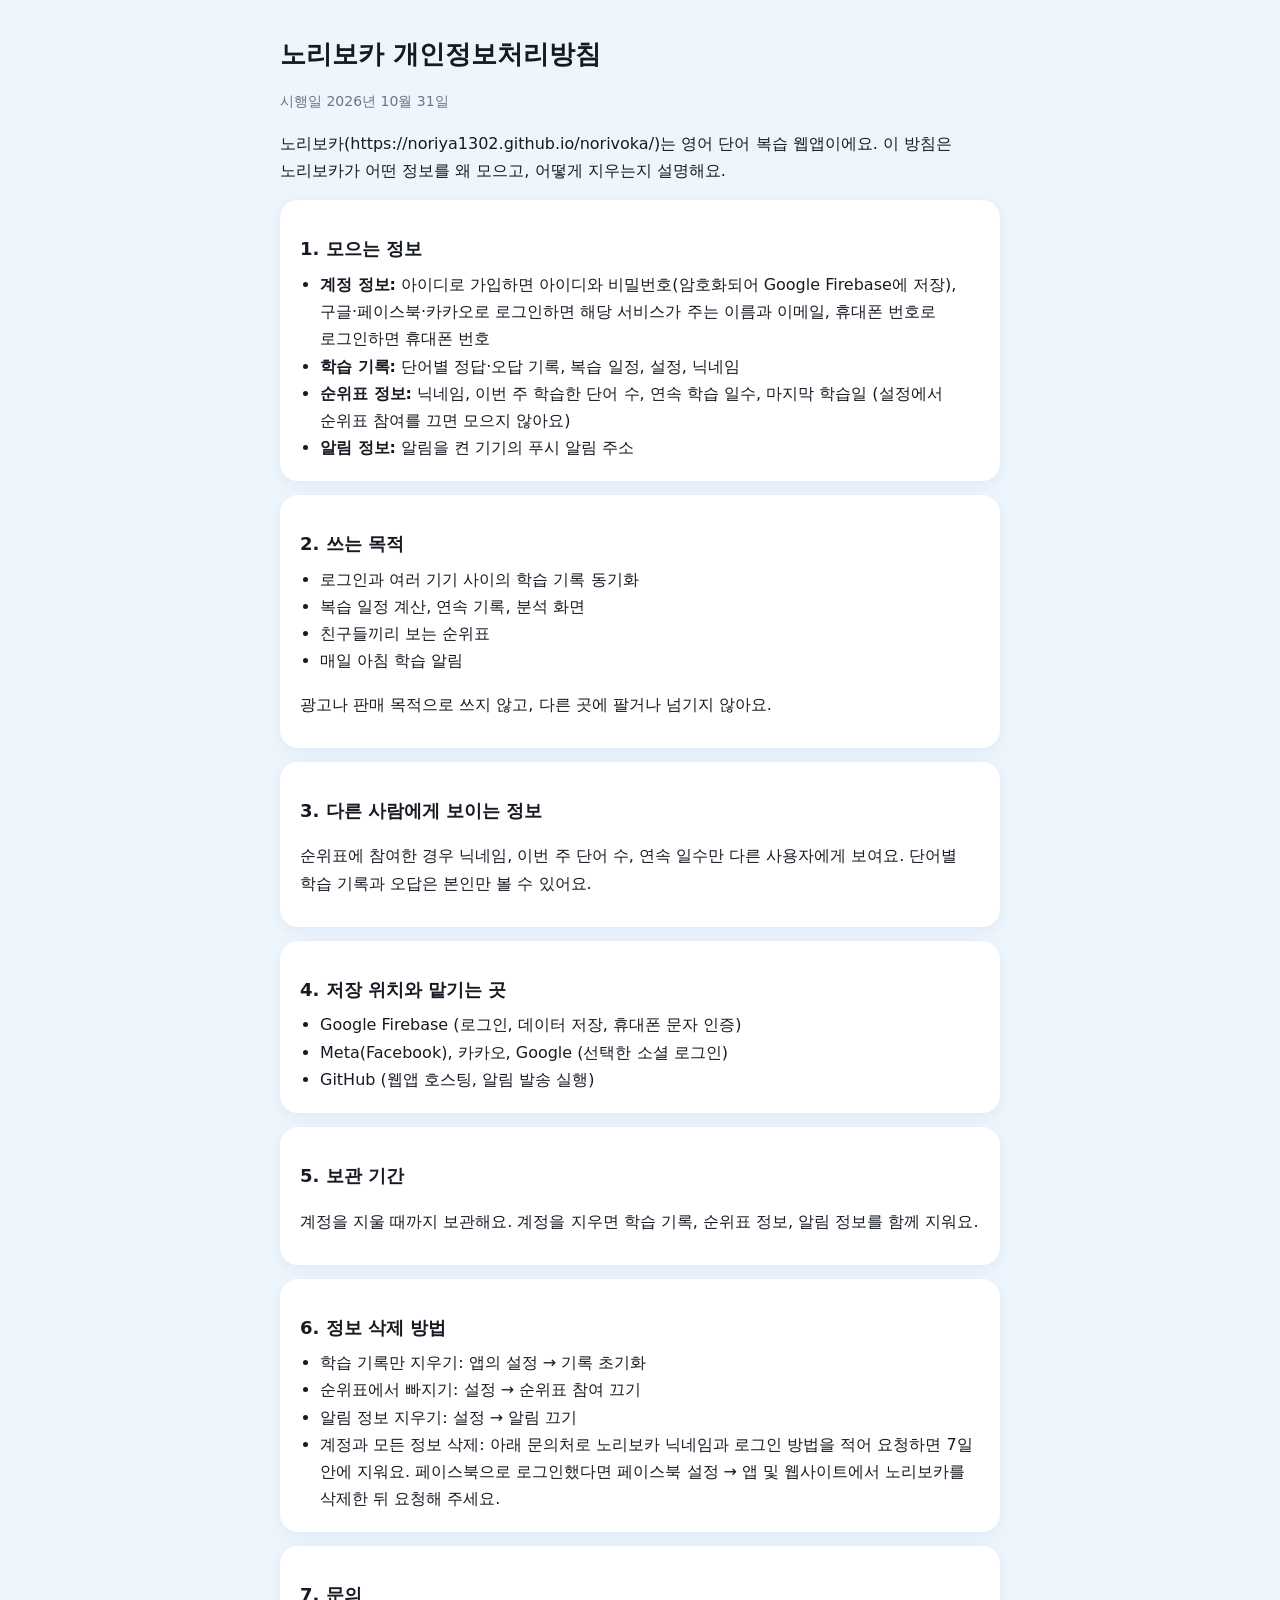
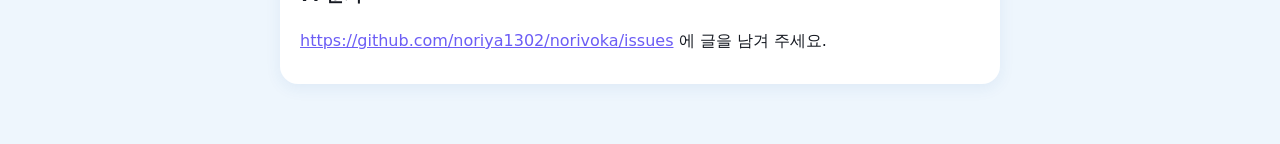
==== privacy.html @ ffaaa05f "Add privacy policy page Co-Authored-By: Claude Opus 5.5 <noreply@anthropic.com> Claude-Session: http" ====
<!doctype html>
<html lang="ko"><head><meta charset="utf-8"><meta name="viewport" content="width=device-width,initial-scale=1">
<title>노리보카 개인정보처리방침</title>
<style>
:root{color-scheme:light}
body{margin:0;background:#eef6fd;color:#161a22;font:16px/1.7 -apple-system,BlinkMacSystemFont,"Apple SD Gothic Neo","Malgun Gothic",system-ui,sans-serif;word-break:keep-all}
main{max-width:720px;margin:0 auto;padding:32px 18px 60px}
h1{font-size:26px;margin:0 0 4px}h2{font-size:18px;margin:30px 0 6px}
.d{color:#6b7484;font-size:14px}section{background:#fff;border-radius:18px;padding:4px 20px 14px;margin-top:14px;box-shadow:0 4px 16px rgba(40,95,160,.08)}
ul{padding-left:20px;margin:6px 0}a{color:#6c5df5}
</style></head><body><main>
<h1>노리보카 개인정보처리방침</h1>
<p class="d">시행일 2026년 10월 31일</p>
<p>노리보카(https://noriya1302.github.io/norivoka/)는 영어 단어 복습 웹앱이에요. 이 방침은 노리보카가 어떤 정보를 왜 모으고, 어떻게 지우는지 설명해요.</p>

<section><h2>1. 모으는 정보</h2><ul>
<li><b>계정 정보:</b> 아이디로 가입하면 아이디와 비밀번호(암호화되어 Google Firebase에 저장), 구글·페이스북·카카오로 로그인하면 해당 서비스가 주는 이름과 이메일, 휴대폰 번호로 로그인하면 휴대폰 번호</li>
<li><b>학습 기록:</b> 단어별 정답·오답 기록, 복습 일정, 설정, 닉네임</li>
<li><b>순위표 정보:</b> 닉네임, 이번 주 학습한 단어 수, 연속 학습 일수, 마지막 학습일 (설정에서 순위표 참여를 끄면 모으지 않아요)</li>
<li><b>알림 정보:</b> 알림을 켠 기기의 푸시 알림 주소</li>
</ul></section>

<section><h2>2. 쓰는 목적</h2><ul>
<li>로그인과 여러 기기 사이의 학습 기록 동기화</li>
<li>복습 일정 계산, 연속 기록, 분석 화면</li>
<li>친구들끼리 보는 순위표</li>
<li>매일 아침 학습 알림</li>
</ul><p>광고나 판매 목적으로 쓰지 않고, 다른 곳에 팔거나 넘기지 않아요.</p></section>

<section><h2>3. 다른 사람에게 보이는 정보</h2><p>순위표에 참여한 경우 닉네임, 이번 주 단어 수, 연속 일수만 다른 사용자에게 보여요. 단어별 학습 기록과 오답은 본인만 볼 수 있어요.</p></section>

<section><h2>4. 저장 위치와 맡기는 곳</h2><ul>
<li>Google Firebase (로그인, 데이터 저장, 휴대폰 문자 인증)</li>
<li>Meta(Facebook), 카카오, Google (선택한 소셜 로그인)</li>
<li>GitHub (웹앱 호스팅, 알림 발송 실행)</li>
</ul></section>

<section><h2>5. 보관 기간</h2><p>계정을 지울 때까지 보관해요. 계정을 지우면 학습 기록, 순위표 정보, 알림 정보를 함께 지워요.</p></section>

<section id="delete"><h2>6. 정보 삭제 방법</h2><ul>
<li>학습 기록만 지우기: 앱의 설정 → 기록 초기화</li>
<li>순위표에서 빠지기: 설정 → 순위표 참여 끄기</li>
<li>알림 정보 지우기: 설정 → 알림 끄기</li>
<li>계정과 모든 정보 삭제: 아래 문의처로 노리보카 닉네임과 로그인 방법을 적어 요청하면 7일 안에 지워요. 페이스북으로 로그인했다면 페이스북 설정 → 앱 및 웹사이트에서 노리보카를 삭제한 뒤 요청해 주세요.</li>
</ul></section>

<section><h2>7. 문의</h2><p><a href="https://github.com/noriya1302/norivoka/issues">https://github.com/noriya1302/norivoka/issues</a> 에 글을 남겨 주세요.</p></section>
</main></body></html>
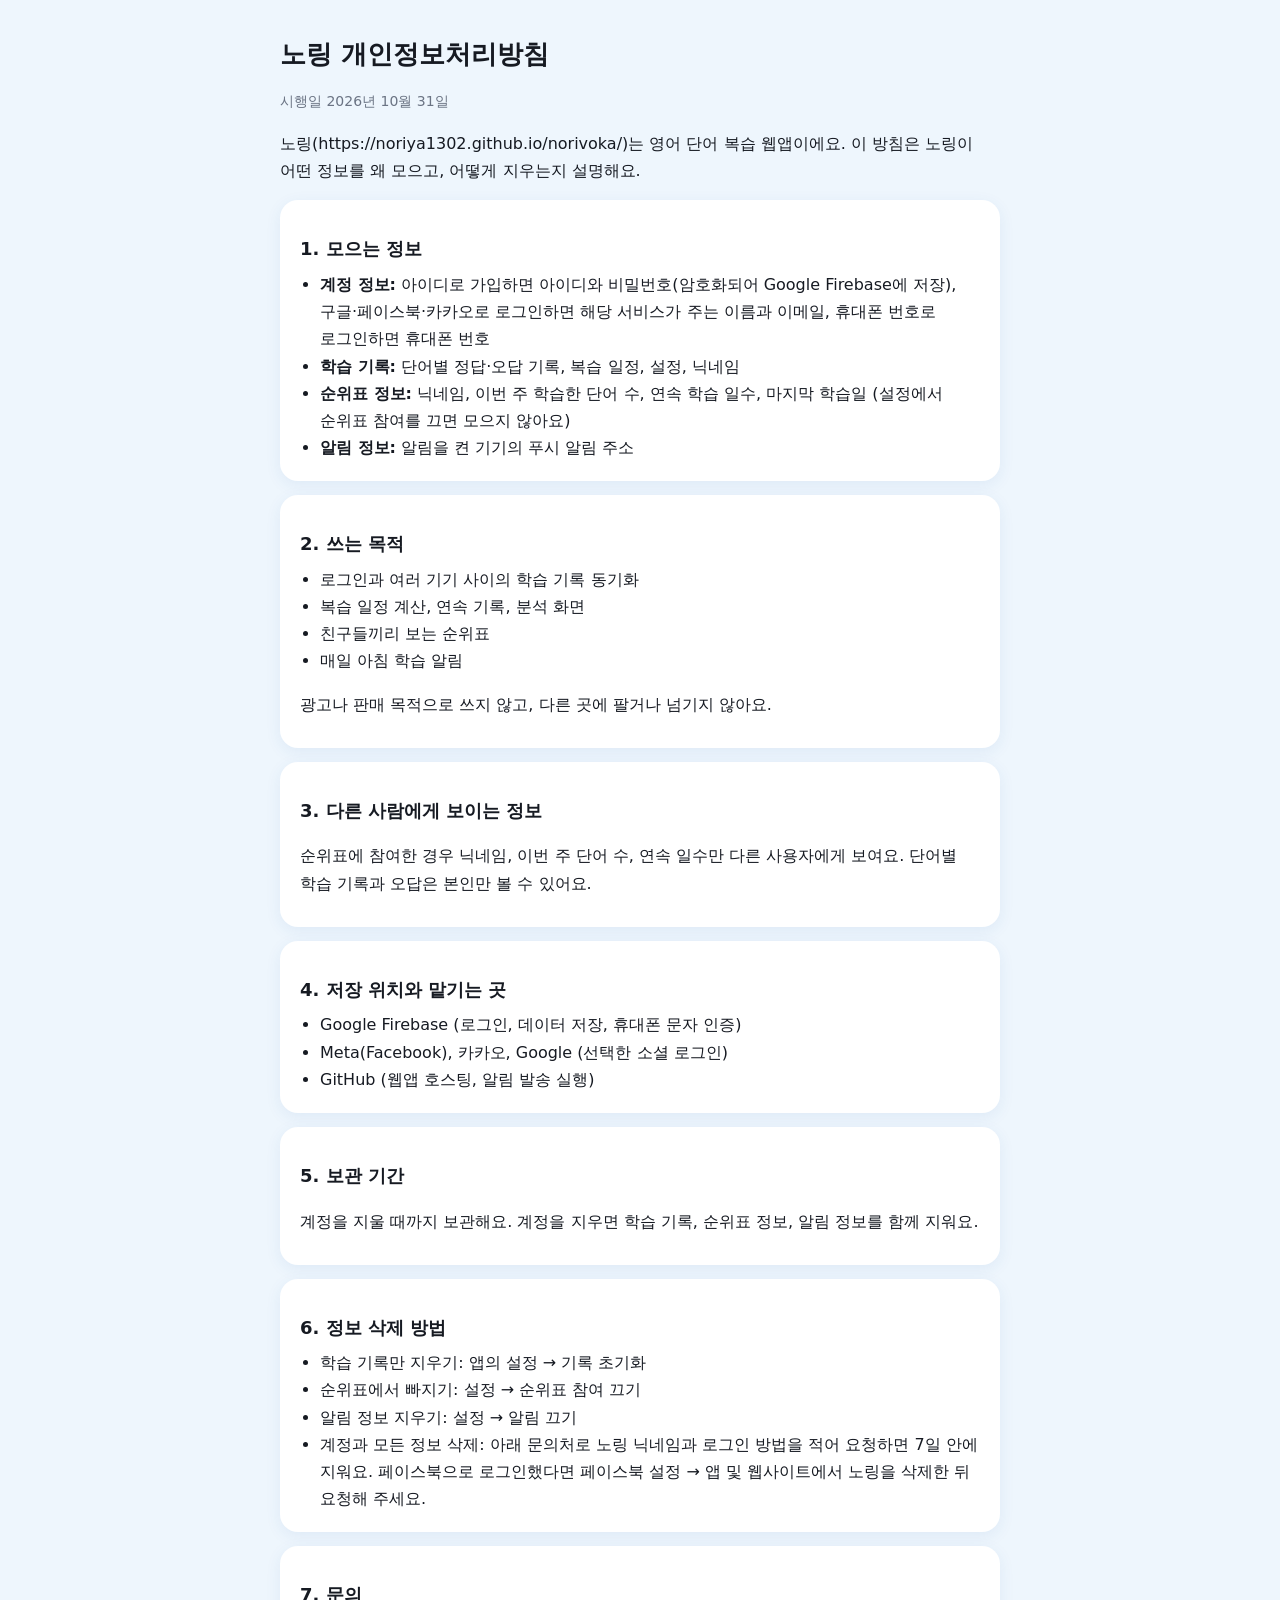
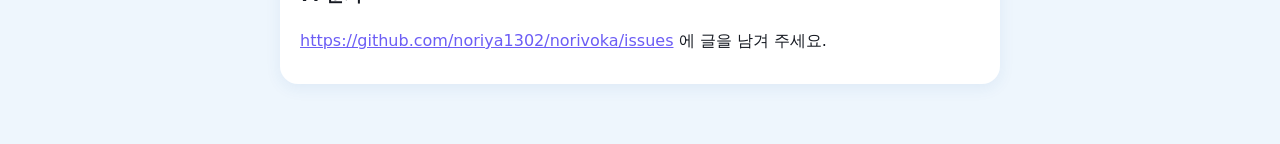
==== commit 6c232b54: "노링으로 이름 변경, 문법 코스 v2: 꿀팁 카드, 노리와 채팅, O/X 카드, 상자 분류, 문장 조립, 16개 레슨, 단계 선택과 순서 정하기, 내 문법 약점, 관리자 문법 통계" ====
--- a/privacy.html
+++ b/privacy.html
@@ -1,6 +1,6 @@
 <!doctype html>
 <html lang="ko"><head><meta charset="utf-8"><meta name="viewport" content="width=device-width,initial-scale=1">
-<title>노리보카 개인정보처리방침</title>
+<title>노링 개인정보처리방침</title>
 <style>
 :root{color-scheme:light}
 body{margin:0;background:#eef6fd;color:#161a22;font:16px/1.7 -apple-system,BlinkMacSystemFont,"Apple SD Gothic Neo","Malgun Gothic",system-ui,sans-serif;word-break:keep-all}
@@ -9,9 +9,9 @@
 .d{color:#6b7484;font-size:14px}section{background:#fff;border-radius:18px;padding:4px 20px 14px;margin-top:14px;box-shadow:0 4px 16px rgba(40,95,160,.08)}
 ul{padding-left:20px;margin:6px 0}a{color:#6c5df5}
 </style></head><body><main>
-<h1>노리보카 개인정보처리방침</h1>
+<h1>노링 개인정보처리방침</h1>
 <p class="d">시행일 2026년 10월 31일</p>
-<p>노리보카(https://noriya1302.github.io/norivoka/)는 영어 단어 복습 웹앱이에요. 이 방침은 노리보카가 어떤 정보를 왜 모으고, 어떻게 지우는지 설명해요.</p>
+<p>노링(https://noriya1302.github.io/norivoka/)는 영어 단어 복습 웹앱이에요. 이 방침은 노링이 어떤 정보를 왜 모으고, 어떻게 지우는지 설명해요.</p>
 
 <section><h2>1. 모으는 정보</h2><ul>
 <li><b>계정 정보:</b> 아이디로 가입하면 아이디와 비밀번호(암호화되어 Google Firebase에 저장), 구글·페이스북·카카오로 로그인하면 해당 서비스가 주는 이름과 이메일, 휴대폰 번호로 로그인하면 휴대폰 번호</li>
@@ -41,7 +41,7 @@
 <li>학습 기록만 지우기: 앱의 설정 → 기록 초기화</li>
 <li>순위표에서 빠지기: 설정 → 순위표 참여 끄기</li>
 <li>알림 정보 지우기: 설정 → 알림 끄기</li>
-<li>계정과 모든 정보 삭제: 아래 문의처로 노리보카 닉네임과 로그인 방법을 적어 요청하면 7일 안에 지워요. 페이스북으로 로그인했다면 페이스북 설정 → 앱 및 웹사이트에서 노리보카를 삭제한 뒤 요청해 주세요.</li>
+<li>계정과 모든 정보 삭제: 아래 문의처로 노링 닉네임과 로그인 방법을 적어 요청하면 7일 안에 지워요. 페이스북으로 로그인했다면 페이스북 설정 → 앱 및 웹사이트에서 노링을 삭제한 뒤 요청해 주세요.</li>
 </ul></section>
 
 <section><h2>7. 문의</h2><p><a href="https://github.com/noriya1302/norivoka/issues">https://github.com/noriya1302/norivoka/issues</a> 에 글을 남겨 주세요.</p></section>
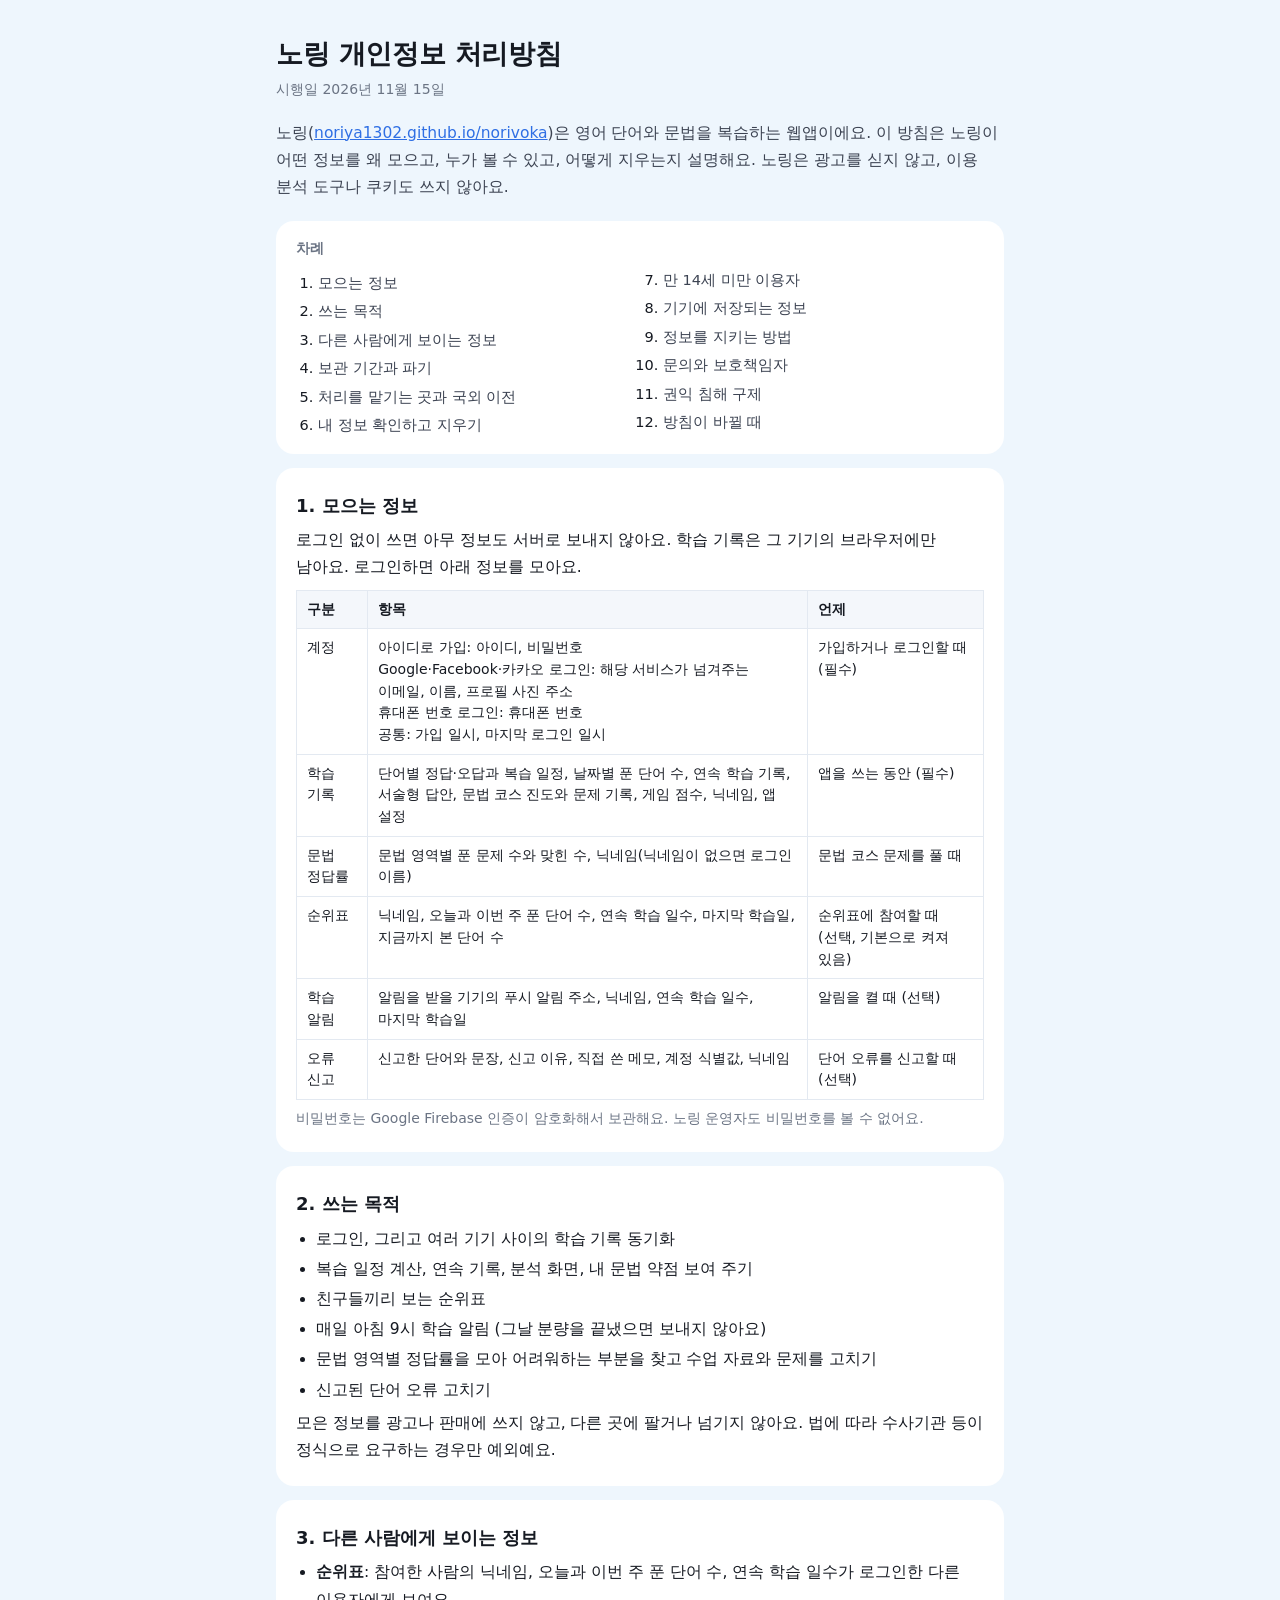
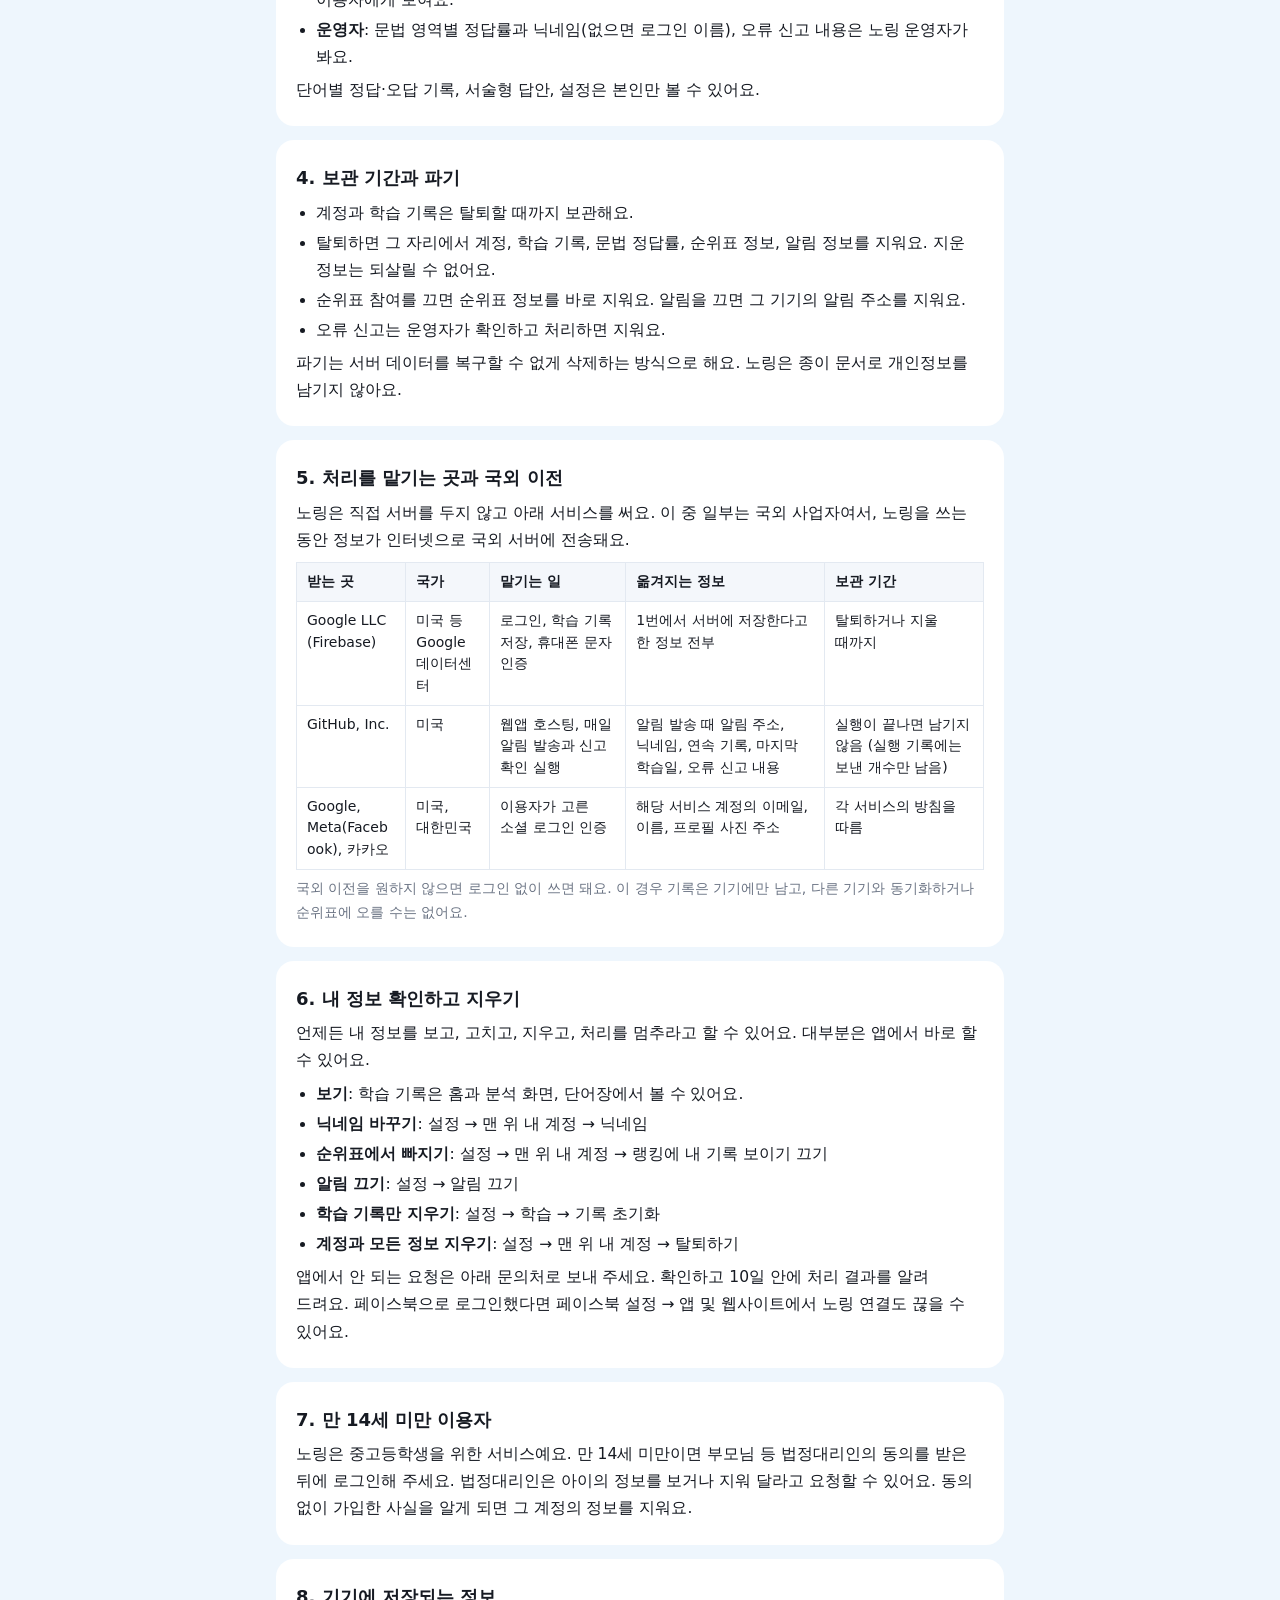
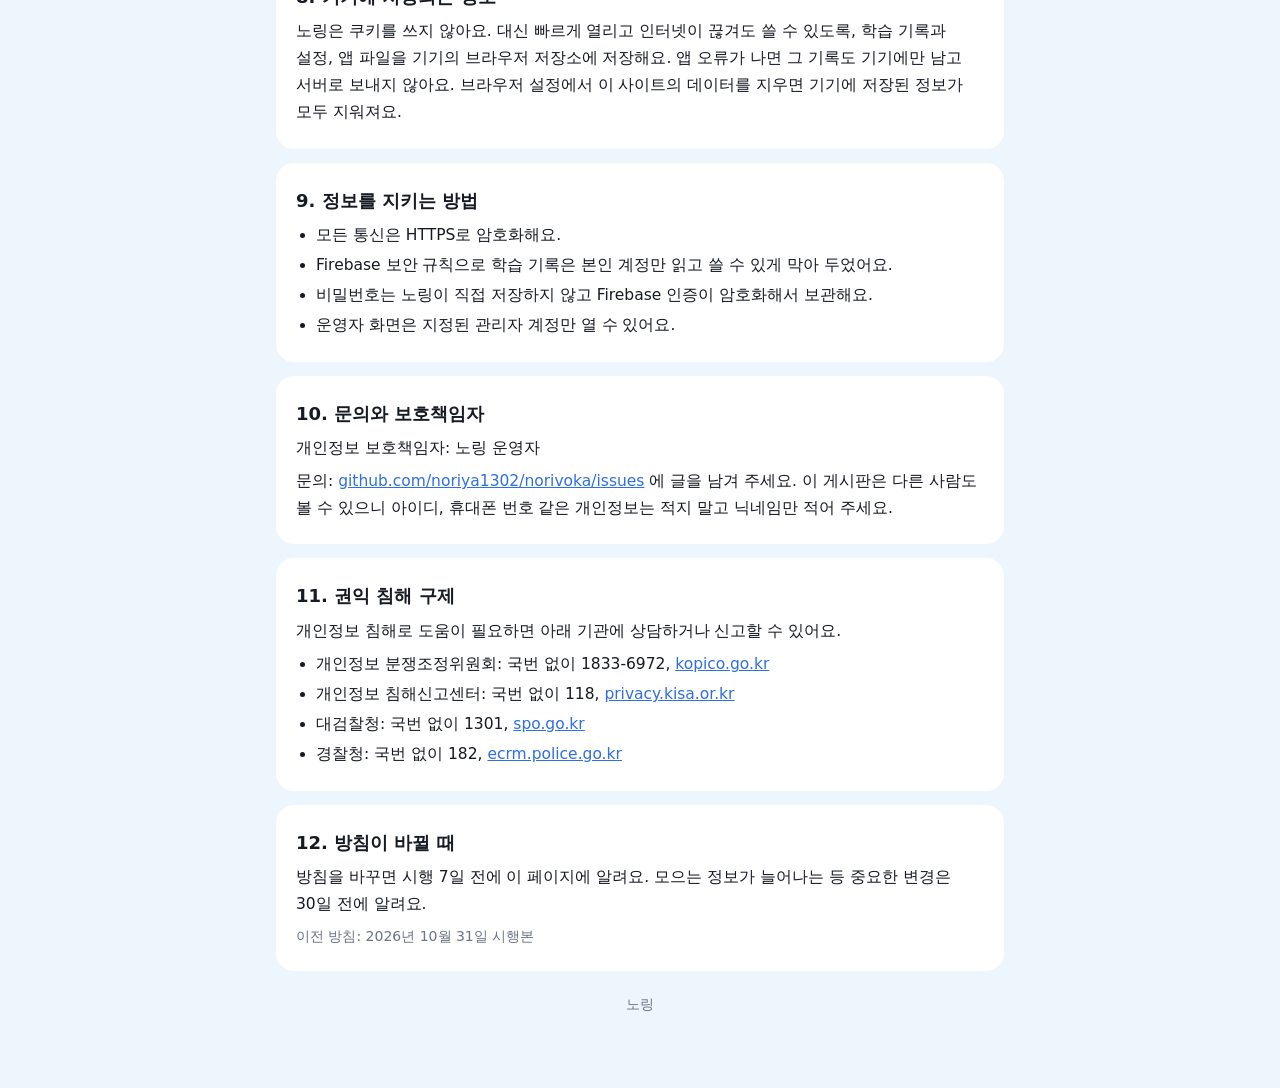
==== commit 22fc54dd: "개인정보 처리방침 새로 작성, 로그인·설정에 링크, 탈퇴 시 문법 통계도 삭제 Co-Authored-By: Claude Opus 5.5 <noreply@anthropic.com> " ====
--- a/privacy.html
+++ b/privacy.html
@@ -1,48 +1,182 @@
 <!doctype html>
-<html lang="ko"><head><meta charset="utf-8"><meta name="viewport" content="width=device-width,initial-scale=1">
-<title>노링 개인정보처리방침</title>
+<html lang="ko">
+<head>
+<meta charset="utf-8">
+<meta name="viewport" content="width=device-width,initial-scale=1,viewport-fit=cover">
+<title>노링 개인정보 처리방침</title>
+<meta name="description" content="노링이 모으는 정보, 쓰는 곳, 지우는 방법">
+<link rel="icon" href="favicon-32.png">
 <style>
-:root{color-scheme:light}
-body{margin:0;background:#eef6fd;color:#161a22;font:16px/1.7 -apple-system,BlinkMacSystemFont,"Apple SD Gothic Neo","Malgun Gothic",system-ui,sans-serif;word-break:keep-all}
-main{max-width:720px;margin:0 auto;padding:32px 18px 60px}
-h1{font-size:26px;margin:0 0 4px}h2{font-size:18px;margin:30px 0 6px}
-.d{color:#6b7484;font-size:14px}section{background:#fff;border-radius:18px;padding:4px 20px 14px;margin-top:14px;box-shadow:0 4px 16px rgba(40,95,160,.08)}
-ul{padding-left:20px;margin:6px 0}a{color:#6c5df5}
-</style></head><body><main>
-<h1>노링 개인정보처리방침</h1>
-<p class="d">시행일 2026년 10월 31일</p>
-<p>노링(https://noriya1302.github.io/norivoka/)는 영어 단어 복습 웹앱이에요. 이 방침은 노링이 어떤 정보를 왜 모으고, 어떻게 지우는지 설명해요.</p>
+:root{color-scheme:light dark;--bg:#eef6fd;--card:#fff;--ink:#161a22;--ink2:#3c4352;--muted:#6b7484;--line:#e3e9f1;--acc:#2f6fe4;--th:#f4f7fb}
+@media (prefers-color-scheme:dark){:root{--bg:#0f1522;--card:#182132;--ink:#eef2f8;--ink2:#c3cad6;--muted:#8d97a8;--line:#2a3447;--acc:#7aa7ff;--th:#1f2a3d}}
+*{box-sizing:border-box}
+body{margin:0;background:var(--bg);color:var(--ink);font:15.5px/1.75 -apple-system,BlinkMacSystemFont,"Apple SD Gothic Neo","Malgun Gothic","Pretendard",system-ui,sans-serif;word-break:keep-all;overflow-wrap:anywhere;-webkit-text-size-adjust:100%}
+main{max-width:760px;margin:0 auto;padding:36px 16px 72px}
+h1{font-size:27px;line-height:1.3;margin:0 0 6px;letter-spacing:-.01em}
+.d{color:var(--muted);font-size:14px;margin:0}
+.lead{margin:18px 0 0;color:var(--ink2)}
+nav{margin-top:20px;background:var(--card);border-radius:18px;padding:14px 20px}
+nav b{font-size:14px;color:var(--muted)}
+nav ol{margin:6px 0 0;padding-left:22px;columns:2;column-gap:24px;font-size:14.5px}
+nav a{color:var(--ink2);text-decoration:none}nav a:hover{color:var(--acc)}
+section{background:var(--card);border-radius:18px;padding:6px 20px 16px;margin-top:14px;scroll-margin-top:16px}
+h2{font-size:18px;margin:16px 0 6px}
+h3{font-size:15.5px;margin:14px 0 2px;color:var(--ink2)}
+p{margin:6px 0}
+ul{padding-left:20px;margin:6px 0}li{margin:3px 0}
+a{color:var(--acc)}
+.tw{overflow-x:auto;margin:8px -4px 4px;padding:0 4px}
+table{border-collapse:collapse;width:100%;min-width:520px;font-size:14px;line-height:1.55}
+th,td{border:1px solid var(--line);padding:8px 10px;text-align:left;vertical-align:top}
+th{background:var(--th);font-weight:700;white-space:nowrap}
+.note{font-size:14px;color:var(--muted)}
+footer{margin-top:22px;text-align:center;font-size:13.5px;color:var(--muted)}
+@media (max-width:560px){.tw{overflow:visible;margin:8px 0 4px;padding:0}table,thead,tbody,tr,td{display:block;min-width:0}thead{display:none}tr{border:1px solid var(--line);border-radius:14px;margin:10px 0;padding:8px 12px}td{border:0;padding:4px 0}td::before{content:attr(data-l);display:block;font-size:12px;font-weight:700;color:var(--muted);line-height:1.4}td:first-child{font-weight:700;font-size:15px}td:first-child::before{display:none}}
+@media (max-width:480px){nav ol{columns:1}h1{font-size:24px}section,nav{padding-left:16px;padding-right:16px}}
+</style>
+</head>
+<body>
+<main>
+<h1>노링 개인정보 처리방침</h1>
+<p class="d">시행일 2026년 11월 15일</p>
+<p class="lead">노링(<a href="https://noriya1302.github.io/norivoka/">noriya1302.github.io/norivoka</a>)은 영어 단어와 문법을 복습하는 웹앱이에요. 이 방침은 노링이 어떤 정보를 왜 모으고, 누가 볼 수 있고, 어떻게 지우는지 설명해요. 노링은 광고를 싣지 않고, 이용 분석 도구나 쿠키도 쓰지 않아요.</p>
 
-<section><h2>1. 모으는 정보</h2><ul>
-<li><b>계정 정보:</b> 아이디로 가입하면 아이디와 비밀번호(암호화되어 Google Firebase에 저장), 구글·페이스북·카카오로 로그인하면 해당 서비스가 주는 이름과 이메일, 휴대폰 번호로 로그인하면 휴대폰 번호</li>
-<li><b>학습 기록:</b> 단어별 정답·오답 기록, 복습 일정, 설정, 닉네임</li>
-<li><b>순위표 정보:</b> 닉네임, 이번 주 학습한 단어 수, 연속 학습 일수, 마지막 학습일 (설정에서 순위표 참여를 끄면 모으지 않아요)</li>
-<li><b>알림 정보:</b> 알림을 켠 기기의 푸시 알림 주소</li>
-</ul></section>
+<nav aria-label="차례"><b>차례</b>
+<ol>
+<li><a href="#s1">모으는 정보</a></li>
+<li><a href="#s2">쓰는 목적</a></li>
+<li><a href="#s3">다른 사람에게 보이는 정보</a></li>
+<li><a href="#s4">보관 기간과 파기</a></li>
+<li><a href="#s5">처리를 맡기는 곳과 국외 이전</a></li>
+<li><a href="#s6">내 정보 확인하고 지우기</a></li>
+<li><a href="#s7">만 14세 미만 이용자</a></li>
+<li><a href="#s8">기기에 저장되는 정보</a></li>
+<li><a href="#s9">정보를 지키는 방법</a></li>
+<li><a href="#s10">문의와 보호책임자</a></li>
+<li><a href="#s11">권익 침해 구제</a></li>
+<li><a href="#s12">방침이 바뀔 때</a></li>
+</ol></nav>
 
-<section><h2>2. 쓰는 목적</h2><ul>
-<li>로그인과 여러 기기 사이의 학습 기록 동기화</li>
-<li>복습 일정 계산, 연속 기록, 분석 화면</li>
+<section id="s1">
+<h2>1. 모으는 정보</h2>
+<p>로그인 없이 쓰면 아무 정보도 서버로 보내지 않아요. 학습 기록은 그 기기의 브라우저에만 남아요. 로그인하면 아래 정보를 모아요.</p>
+<div class="tw"><table>
+<thead><tr><th>구분</th><th>항목</th><th>언제</th></tr></thead>
+<tbody>
+<tr><td data-l="구분">계정</td><td data-l="항목">아이디로 가입: 아이디, 비밀번호<br>Google·Facebook·카카오 로그인: 해당 서비스가 넘겨주는 이메일, 이름, 프로필 사진 주소<br>휴대폰 번호 로그인: 휴대폰 번호<br>공통: 가입 일시, 마지막 로그인 일시</td><td data-l="언제">가입하거나 로그인할 때 (필수)</td></tr>
+<tr><td data-l="구분">학습 기록</td><td data-l="항목">단어별 정답·오답과 복습 일정, 날짜별 푼 단어 수, 연속 학습 기록, 서술형 답안, 문법 코스 진도와 문제 기록, 게임 점수, 닉네임, 앱 설정</td><td data-l="언제">앱을 쓰는 동안 (필수)</td></tr>
+<tr><td data-l="구분">문법 정답률</td><td data-l="항목">문법 영역별 푼 문제 수와 맞힌 수, 닉네임(닉네임이 없으면 로그인 이름)</td><td data-l="언제">문법 코스 문제를 풀 때</td></tr>
+<tr><td data-l="구분">순위표</td><td data-l="항목">닉네임, 오늘과 이번 주 푼 단어 수, 연속 학습 일수, 마지막 학습일, 지금까지 본 단어 수</td><td data-l="언제">순위표에 참여할 때 (선택, 기본으로 켜져 있음)</td></tr>
+<tr><td data-l="구분">학습 알림</td><td data-l="항목">알림을 받을 기기의 푸시 알림 주소, 닉네임, 연속 학습 일수, 마지막 학습일</td><td data-l="언제">알림을 켤 때 (선택)</td></tr>
+<tr><td data-l="구분">오류 신고</td><td data-l="항목">신고한 단어와 문장, 신고 이유, 직접 쓴 메모, 계정 식별값, 닉네임</td><td data-l="언제">단어 오류를 신고할 때 (선택)</td></tr>
+</tbody></table></div>
+<p class="note">비밀번호는 Google Firebase 인증이 암호화해서 보관해요. 노링 운영자도 비밀번호를 볼 수 없어요.</p>
+</section>
+
+<section id="s2">
+<h2>2. 쓰는 목적</h2>
+<ul>
+<li>로그인, 그리고 여러 기기 사이의 학습 기록 동기화</li>
+<li>복습 일정 계산, 연속 기록, 분석 화면, 내 문법 약점 보여 주기</li>
 <li>친구들끼리 보는 순위표</li>
-<li>매일 아침 학습 알림</li>
-</ul><p>광고나 판매 목적으로 쓰지 않고, 다른 곳에 팔거나 넘기지 않아요.</p></section>
+<li>매일 아침 9시 학습 알림 (그날 분량을 끝냈으면 보내지 않아요)</li>
+<li>문법 영역별 정답률을 모아 어려워하는 부분을 찾고 수업 자료와 문제를 고치기</li>
+<li>신고된 단어 오류 고치기</li>
+</ul>
+<p>모은 정보를 광고나 판매에 쓰지 않고, 다른 곳에 팔거나 넘기지 않아요. 법에 따라 수사기관 등이 정식으로 요구하는 경우만 예외예요.</p>
+</section>
 
-<section><h2>3. 다른 사람에게 보이는 정보</h2><p>순위표에 참여한 경우 닉네임, 이번 주 단어 수, 연속 일수만 다른 사용자에게 보여요. 단어별 학습 기록과 오답은 본인만 볼 수 있어요.</p></section>
+<section id="s3">
+<h2>3. 다른 사람에게 보이는 정보</h2>
+<ul>
+<li><b>순위표</b>: 참여한 사람의 닉네임, 오늘과 이번 주 푼 단어 수, 연속 학습 일수가 로그인한 다른 이용자에게 보여요.</li>
+<li><b>운영자</b>: 문법 영역별 정답률과 닉네임(없으면 로그인 이름), 오류 신고 내용은 노링 운영자가 봐요.</li>
+</ul>
+<p>단어별 정답·오답 기록, 서술형 답안, 설정은 본인만 볼 수 있어요.</p>
+</section>
 
-<section><h2>4. 저장 위치와 맡기는 곳</h2><ul>
-<li>Google Firebase (로그인, 데이터 저장, 휴대폰 문자 인증)</li>
-<li>Meta(Facebook), 카카오, Google (선택한 소셜 로그인)</li>
-<li>GitHub (웹앱 호스팅, 알림 발송 실행)</li>
-</ul></section>
+<section id="s4">
+<h2>4. 보관 기간과 파기</h2>
+<ul>
+<li>계정과 학습 기록은 탈퇴할 때까지 보관해요.</li>
+<li>탈퇴하면 그 자리에서 계정, 학습 기록, 문법 정답률, 순위표 정보, 알림 정보를 지워요. 지운 정보는 되살릴 수 없어요.</li>
+<li>순위표 참여를 끄면 순위표 정보를 바로 지워요. 알림을 끄면 그 기기의 알림 주소를 지워요.</li>
+<li>오류 신고는 운영자가 확인하고 처리하면 지워요.</li>
+</ul>
+<p>파기는 서버 데이터를 복구할 수 없게 삭제하는 방식으로 해요. 노링은 종이 문서로 개인정보를 남기지 않아요.</p>
+</section>
 
-<section><h2>5. 보관 기간</h2><p>계정을 지울 때까지 보관해요. 계정을 지우면 학습 기록, 순위표 정보, 알림 정보를 함께 지워요.</p></section>
+<section id="s5">
+<h2>5. 처리를 맡기는 곳과 국외 이전</h2>
+<p>노링은 직접 서버를 두지 않고 아래 서비스를 써요. 이 중 일부는 국외 사업자여서, 노링을 쓰는 동안 정보가 인터넷으로 국외 서버에 전송돼요.</p>
+<div class="tw"><table>
+<thead><tr><th>받는 곳</th><th>국가</th><th>맡기는 일</th><th>옮겨지는 정보</th><th>보관 기간</th></tr></thead>
+<tbody>
+<tr><td data-l="받는 곳">Google LLC (Firebase)</td><td data-l="국가">미국 등 Google 데이터센터</td><td data-l="맡기는 일">로그인, 학습 기록 저장, 휴대폰 문자 인증</td><td data-l="옮겨지는 정보">1번에서 서버에 저장한다고 한 정보 전부</td><td data-l="보관 기간">탈퇴하거나 지울 때까지</td></tr>
+<tr><td data-l="받는 곳">GitHub, Inc.</td><td data-l="국가">미국</td><td data-l="맡기는 일">웹앱 호스팅, 매일 알림 발송과 신고 확인 실행</td><td data-l="옮겨지는 정보">알림 발송 때 알림 주소, 닉네임, 연속 기록, 마지막 학습일, 오류 신고 내용</td><td data-l="보관 기간">실행이 끝나면 남기지 않음 (실행 기록에는 보낸 개수만 남음)</td></tr>
+<tr><td data-l="받는 곳">Google, Meta(Facebook), 카카오</td><td data-l="국가">미국, 대한민국</td><td data-l="맡기는 일">이용자가 고른 소셜 로그인 인증</td><td data-l="옮겨지는 정보">해당 서비스 계정의 이메일, 이름, 프로필 사진 주소</td><td data-l="보관 기간">각 서비스의 방침을 따름</td></tr>
+</tbody></table></div>
+<p class="note">국외 이전을 원하지 않으면 로그인 없이 쓰면 돼요. 이 경우 기록은 기기에만 남고, 다른 기기와 동기화하거나 순위표에 오를 수는 없어요.</p>
+</section>
 
-<section id="delete"><h2>6. 정보 삭제 방법</h2><ul>
-<li>학습 기록만 지우기: 앱의 설정 → 기록 초기화</li>
-<li>순위표에서 빠지기: 설정 → 순위표 참여 끄기</li>
-<li>알림 정보 지우기: 설정 → 알림 끄기</li>
-<li>계정과 모든 정보 삭제: 아래 문의처로 노링 닉네임과 로그인 방법을 적어 요청하면 7일 안에 지워요. 페이스북으로 로그인했다면 페이스북 설정 → 앱 및 웹사이트에서 노링을 삭제한 뒤 요청해 주세요.</li>
-</ul></section>
+<section id="s6">
+<h2>6. 내 정보 확인하고 지우기</h2>
+<p>언제든 내 정보를 보고, 고치고, 지우고, 처리를 멈추라고 할 수 있어요. 대부분은 앱에서 바로 할 수 있어요.</p>
+<ul>
+<li><b>보기</b>: 학습 기록은 홈과 분석 화면, 단어장에서 볼 수 있어요.</li>
+<li><b>닉네임 바꾸기</b>: 설정 → 맨 위 내 계정 → 닉네임</li>
+<li><b>순위표에서 빠지기</b>: 설정 → 맨 위 내 계정 → 랭킹에 내 기록 보이기 끄기</li>
+<li><b>알림 끄기</b>: 설정 → 알림 끄기</li>
+<li><b>학습 기록만 지우기</b>: 설정 → 학습 → 기록 초기화</li>
+<li><b>계정과 모든 정보 지우기</b>: 설정 → 맨 위 내 계정 → 탈퇴하기</li>
+</ul>
+<p>앱에서 안 되는 요청은 아래 문의처로 보내 주세요. 확인하고 10일 안에 처리 결과를 알려 드려요. 페이스북으로 로그인했다면 페이스북 설정 → 앱 및 웹사이트에서 노링 연결도 끊을 수 있어요.</p>
+</section>
 
-<section><h2>7. 문의</h2><p><a href="https://github.com/noriya1302/norivoka/issues">https://github.com/noriya1302/norivoka/issues</a> 에 글을 남겨 주세요.</p></section>
-</main></body></html>
+<section id="s7">
+<h2>7. 만 14세 미만 이용자</h2>
+<p>노링은 중고등학생을 위한 서비스예요. 만 14세 미만이면 부모님 등 법정대리인의 동의를 받은 뒤에 로그인해 주세요. 법정대리인은 아이의 정보를 보거나 지워 달라고 요청할 수 있어요. 동의 없이 가입한 사실을 알게 되면 그 계정의 정보를 지워요.</p>
+</section>
+
+<section id="s8">
+<h2>8. 기기에 저장되는 정보</h2>
+<p>노링은 쿠키를 쓰지 않아요. 대신 빠르게 열리고 인터넷이 끊겨도 쓸 수 있도록, 학습 기록과 설정, 앱 파일을 기기의 브라우저 저장소에 저장해요. 앱 오류가 나면 그 기록도 기기에만 남고 서버로 보내지 않아요. 브라우저 설정에서 이 사이트의 데이터를 지우면 기기에 저장된 정보가 모두 지워져요.</p>
+</section>
+
+<section id="s9">
+<h2>9. 정보를 지키는 방법</h2>
+<ul>
+<li>모든 통신은 HTTPS로 암호화해요.</li>
+<li>Firebase 보안 규칙으로 학습 기록은 본인 계정만 읽고 쓸 수 있게 막아 두었어요.</li>
+<li>비밀번호는 노링이 직접 저장하지 않고 Firebase 인증이 암호화해서 보관해요.</li>
+<li>운영자 화면은 지정된 관리자 계정만 열 수 있어요.</li>
+</ul>
+</section>
+
+<section id="s10">
+<h2>10. 문의와 보호책임자</h2>
+<p>개인정보 보호책임자: 노링 운영자</p>
+<p>문의: <a href="https://github.com/noriya1302/norivoka/issues">github.com/noriya1302/norivoka/issues</a> 에 글을 남겨 주세요. 이 게시판은 다른 사람도 볼 수 있으니 아이디, 휴대폰 번호 같은 개인정보는 적지 말고 닉네임만 적어 주세요.</p>
+</section>
+
+<section id="s11">
+<h2>11. 권익 침해 구제</h2>
+<p>개인정보 침해로 도움이 필요하면 아래 기관에 상담하거나 신고할 수 있어요.</p>
+<ul>
+<li>개인정보 분쟁조정위원회: 국번 없이 1833-6972, <a href="https://www.kopico.go.kr">kopico.go.kr</a></li>
+<li>개인정보 침해신고센터: 국번 없이 118, <a href="https://privacy.kisa.or.kr">privacy.kisa.or.kr</a></li>
+<li>대검찰청: 국번 없이 1301, <a href="https://www.spo.go.kr">spo.go.kr</a></li>
+<li>경찰청: 국번 없이 182, <a href="https://ecrm.police.go.kr">ecrm.police.go.kr</a></li>
+</ul>
+</section>
+
+<section id="s12">
+<h2>12. 방침이 바뀔 때</h2>
+<p>방침을 바꾸면 시행 7일 전에 이 페이지에 알려요. 모으는 정보가 늘어나는 등 중요한 변경은 30일 전에 알려요.</p>
+<p class="note">이전 방침: 2026년 10월 31일 시행본</p>
+</section>
+
+<footer>노링</footer>
+</main>
+</body>
+</html>
